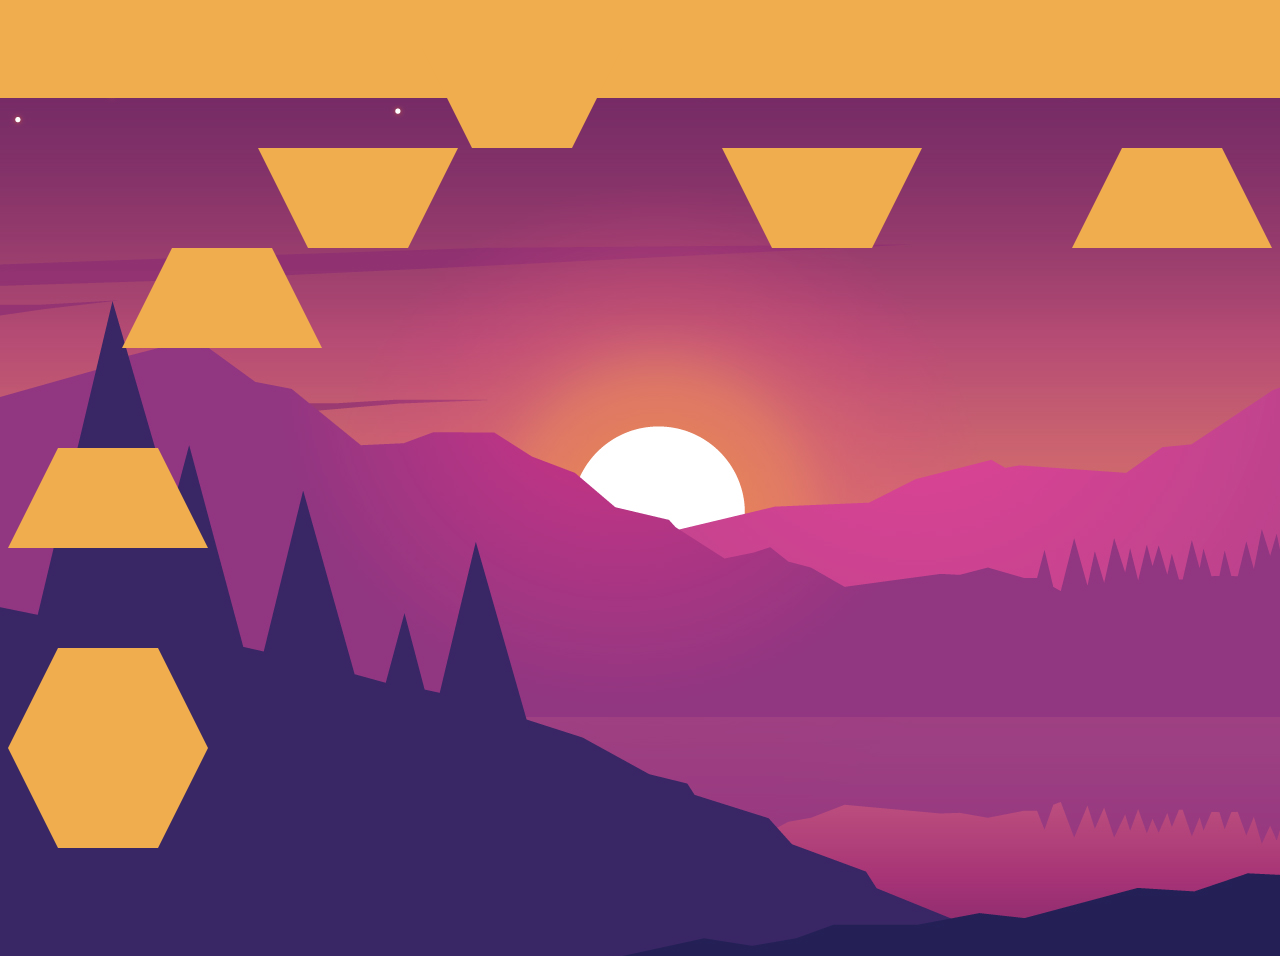
==== actividades/index.html @ afa1d869 "Add files via upload" ====
<!DOCTYPE html>
<html lang="es" dir="ltr">
  <head>
    <meta charset="utf-8">
    <title>Les meves activitats</title>
    <meta author="AGM2-Raul">
    <meta name="viewport" content="width=device-width, initial-scale=1.0">
    <link rel="stylesheet" media="only screen and (max-width: 424px)" href="mobil.css">
    <link rel="stylesheet" media="only screen and (min-width: 425px) and (max-width: 1067px)" href="tablet.css">
    <link rel="stylesheet" media="only screen and (min-width: 1068px)" href="pc.css">
    <link rel="preconnect" href="https://fonts.gstatic.com">
    <link href="https://fonts.googleapis.com/css2?family=Oswald:wght@200&display=swap" rel="stylesheet">
  </head>
  <body>
    <div id="header"></div>
    <div id="uno" class="triangulo-arriba"></div>
    <div id="dos" class="triangulo-abajo"></div>
    <div id="tres" class="triangulo-abajo"></div>
    <div id="cuatro" class="triangulo-arriba"></div>
    <div id="cinco" class="triangulo-arriba"></div>
    <div id="seis" class="triangulo-abajo"></div>
    <div id="siete" class="triangulo-abajo"></div>
    <div id="ocho" class="triangulo-arriba"></div>
  </body>
</html>
---- actividades/mobil.css ----
@media screen and (max-width: 424px){
body{
  background-image: url(fondo.png);
  font-size: 50px;
}

#header{
  height: 50px;
  background-color: #f0ad4e;
  margin-top: -10px;
  margin-left: -10px;
  margin-right: -10px;
}

.triangulo-abajo{
  width: 50px;
  height: 50px;
  border-left: 100px solid #f0ad4e;
  border-top: 50px solid transparent;
  border-bottom: 50px solid transparent;
  transform: rotate(-90deg);
  position: relative;
}

.triangulo-arriba{
  width: 50px;
  height: 50px;
  border-left: 100px solid #f0ad4e;
  border-top: 50px solid transparent;
  border-bottom: 50px solid transparent;
  transform: rotate(90deg);
  position: relative;
}

#uno{
  margin-left: 50px;
  margin-top: 50px;
}

#dos{
  float: left;
  margin-left: 200px;
  margin-top: -200px;
}

#tres{
  margin-left: 50px;
  margin-top: -50px;
}

#cuatro{
  float: left;
  margin-left: 200px;
  margin-top: -100px;
}

#cinco{
  margin-left: 50px;
  margin-top: 50px;
}

#seis{
  float: left;
  margin-left: 200px;
  margin-top: -200px;
}

#siete{
  margin-left: 50px;
  margin-top: -50px;
}

#ocho{
  float: left;
  margin-left: 200px;
  margin-top: -100px;
}























}
---- actividades/tablet.css ----
@media screen and (max-width: 1067px){
body{
  background-image: url(fondo.png);
}

#header{
  height: 100px;
  background-color: #f0ad4e;
  margin-top: -10px;
  margin-left: -10px;
  margin-right: -10px;
}

.triangulo-abajo{
  width: 100px;
  height: 100px;
  margin-top: 0px;
  margin-left: 0px;
  border-left: 100px solid #f0ad4e;
  border-top: 50px solid transparent;
  border-bottom: 50px solid transparent;
  transform: rotate(-90deg);
  position: relative;
}

.triangulo-arriba{
  width: 100px;
  height: 100px;
  margin-top: 0px;
  margin-left: 0px;
  border-left: 100px solid #f0ad4e;
  border-top: 50px solid transparent;
  border-bottom: 50px solid transparent;
  transform: rotate(90deg);
  position: relative;
}

#uno{
  margin-left: 150px;
  margin-top: 50px;
}

#dos{
  float: right;
  margin-left: 150px;
  margin-top: -300px;
}

#tres{
  float: right;
  margin-right: 950px;
  margin-top: -200px;
}

#cuatro{
  float: right;
  margin-right: 650px;
  margin-top: -300px;
}

#cinco{
  float: right;
  margin-right: 350px;
  margin-top: -200px;
}






















}
---- actividades/pc.css ----
@media screen and (min-width: 1068px){
body{
  background-image: url(fondo.png);
}

#header{
  height: 100px;
  background-color: #f0ad4e;
  margin-top: -10px;
  margin-left: -10px;
  margin-right: -10px;
}

.triangulo-abajo{
  width: 100px;
  height: 100px;
  margin-top: 0px;
  margin-left: 0px;
  border-left: 100px solid #f0ad4e;
  border-top: 50px solid transparent;
  border-bottom: 50px solid transparent;
  transform: rotate(-90deg);
  position: relative;
}

.triangulo-arriba{
  width: 100px;
  height: 100px;
  margin-top: 0px;
  margin-left: 0px;
  border-left: 100px solid #f0ad4e;
  border-top: 50px solid transparent;
  border-bottom: 50px solid transparent;
  transform: rotate(90deg);
  position: relative;
}

#uno{
  margin-left: 250px;
  margin-top: 50px;
}

#dos{
  float: right;
  margin-left: 150px;
  margin-top: -300px;
}

#tres{
  float: right;
  margin-right: 950px;
  margin-top: -200px;
}

#cuatro{
  float: right;
  margin-right: 650px;
  margin-top: -300px;
}

#cinco{
  float: right;
  margin-right: 350px;
  margin-top: -200px;
}
}
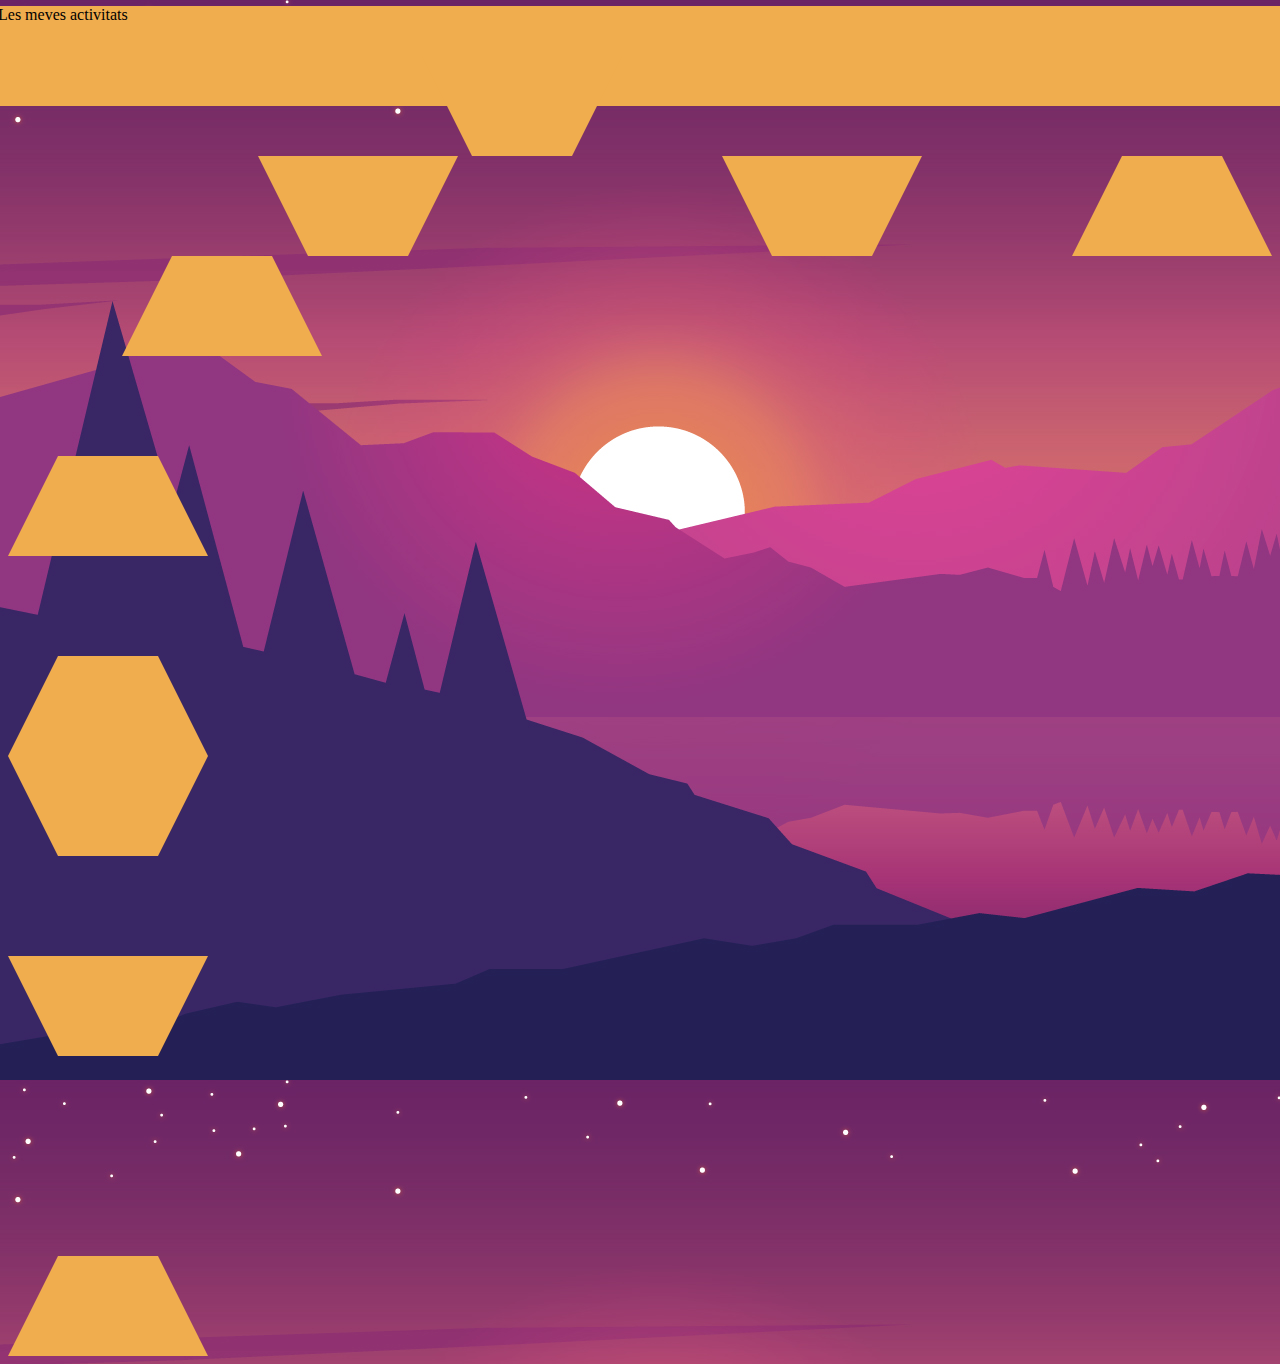
==== commit 65626307: "Add files via upload" ====
--- a/actividades/index.html
+++ b/actividades/index.html
@@ -12,7 +12,7 @@
     <link href="https://fonts.googleapis.com/css2?family=Oswald:wght@200&display=swap" rel="stylesheet">
   </head>
   <body>
-    <div id="header"></div>
+    <div id="header"><p>Les meves activitats</p></div>
     <div id="uno" class="triangulo-arriba"></div>
     <div id="dos" class="triangulo-abajo"></div>
     <div id="tres" class="triangulo-abajo"></div>
@@ -21,5 +21,7 @@
     <div id="seis" class="triangulo-abajo"></div>
     <div id="siete" class="triangulo-abajo"></div>
     <div id="ocho" class="triangulo-arriba"></div>
+    <div id="nueve" class="triangulo-arriba"></div>
+    <div id="diez" class="triangulo-abajo"></div>
   </body>
 </html>
--- a/actividades/mobil.css
+++ b/actividades/mobil.css
@@ -1,7 +1,13 @@
 @media screen and (max-width: 424px){
 body{
   background-image: url(fondo.png);
-  font-size: 50px;
+}
+
+p{
+  text-align: center;
+  font-size: 30px;
+  margin-top: 10px;
+  position: relative;
 }
 
 #header{
@@ -76,25 +82,16 @@
   margin-top: -100px;
 }
 
+#nueve{
+  margin-left: 50px;
+  margin-top: 50px;
+}
 
-
-
-
-
-
-
-
-
-
-
-
-
-
-
-
-
-
-
+#diez{
+  float: left;
+  margin-left: 200px;
+  margin-top: -200px;
+}
 
 
 
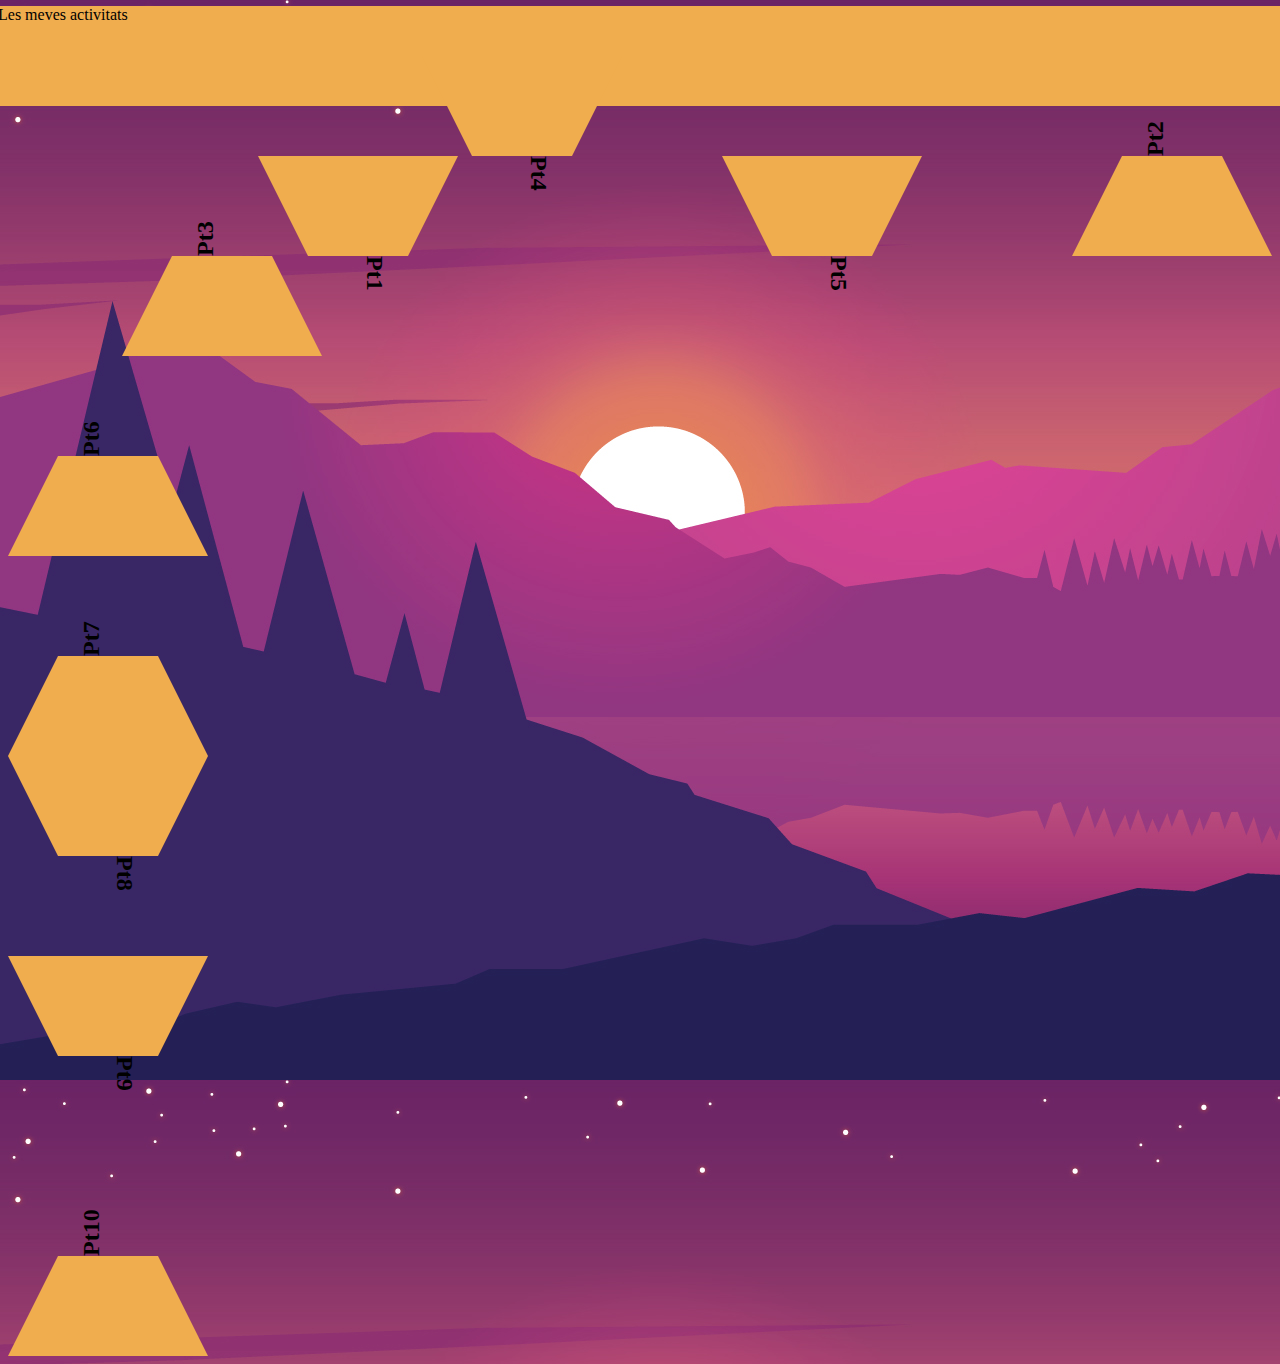
==== commit e1958e9c: "Add files via upload" ====
--- a/actividades/index.html
+++ b/actividades/index.html
@@ -13,15 +13,15 @@
   </head>
   <body>
     <div id="header"><p>Les meves activitats</p></div>
-    <div id="uno" class="triangulo-arriba"></div>
-    <div id="dos" class="triangulo-abajo"></div>
-    <div id="tres" class="triangulo-abajo"></div>
-    <div id="cuatro" class="triangulo-arriba"></div>
-    <div id="cinco" class="triangulo-arriba"></div>
-    <div id="seis" class="triangulo-abajo"></div>
-    <div id="siete" class="triangulo-abajo"></div>
-    <div id="ocho" class="triangulo-arriba"></div>
-    <div id="nueve" class="triangulo-arriba"></div>
-    <div id="diez" class="triangulo-abajo"></div>
+    <div id="uno" class="triangulo-arriba"><h2 id="Pt1">Pt1</h2></div>
+    <div id="dos" class="triangulo-abajo"><h2 id="Pt2">Pt2</h2></div>
+    <div id="tres" class="triangulo-abajo"><h2 id="Pt2">Pt3</h2></div>
+    <div id="cuatro" class="triangulo-arriba"><h2 id="Pt1">Pt4</h2></div>
+    <div id="cinco" class="triangulo-arriba"><h2 id="Pt1">Pt5</h2></div>
+    <div id="seis" class="triangulo-abajo"><h2 id="Pt2">Pt6</h2></div>
+    <div id="siete" class="triangulo-abajo"><h2 id="Pt2">Pt7</h2></div>
+    <div id="ocho" class="triangulo-arriba"><h2 id="Pt1">Pt8</h2></div>
+    <div id="nueve" class="triangulo-arriba"><h2 id="Pt1">Pt9</h2></div>
+    <div id="diez" class="triangulo-abajo"><h2 id="Pt2">Pt10</h2></div>
   </body>
 </html>
--- a/actividades/mobil.css
+++ b/actividades/mobil.css
@@ -1,6 +1,7 @@
 @media screen and (max-width: 424px){
 body{
   background-image: url(fondo.png);
+  font-family: 'Oswald', sans-serif;
 }
 
 p{
@@ -8,10 +9,12 @@
   font-size: 30px;
   margin-top: 10px;
   position: relative;
+  font-family: 'Oswald', sans-serif;
 }
 
 #header{
   height: 50px;
+  width: auto;
   background-color: #f0ad4e;
   margin-top: -10px;
   margin-left: -10px;
@@ -36,6 +39,18 @@
   border-bottom: 50px solid transparent;
   transform: rotate(90deg);
   position: relative;
+}
+
+.triangulo-abajo:hover{
+  opacity: 50%;
+  transform: rotate(270deg);
+  transition: 3s;
+}
+
+.triangulo-arriba:hover{
+  opacity: 50%;
+  transform: rotate(450deg);
+  transition: 3s;
 }
 
 #uno{
@@ -93,6 +108,15 @@
   margin-top: -200px;
 }
 
+#Pt1{
+  margin-left: -150px;
+  margin-top: -80px;
+  transform: rotate(270deg);
+}
 
-
+#Pt2{
+  margin-left: -150px;
+  margin-top: 92px;
+  transform: rotate(90deg);
 }
+}
